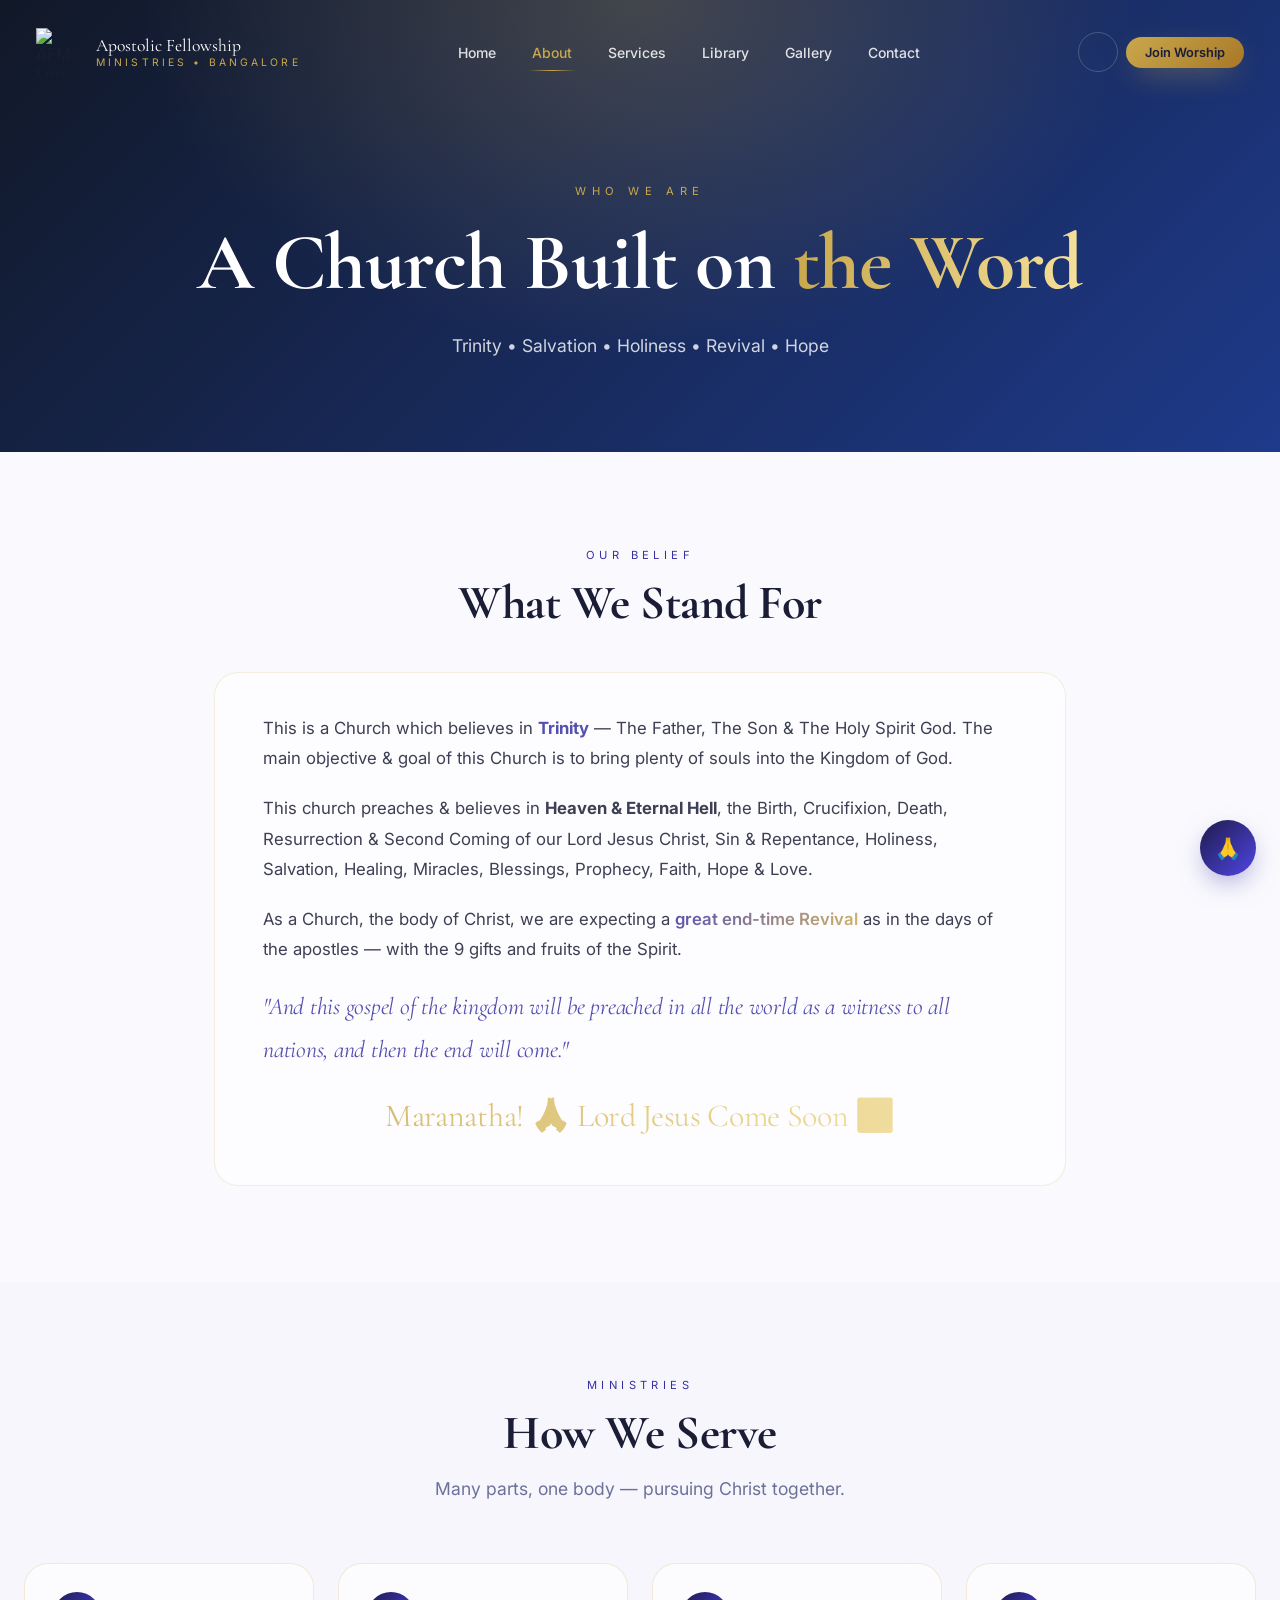
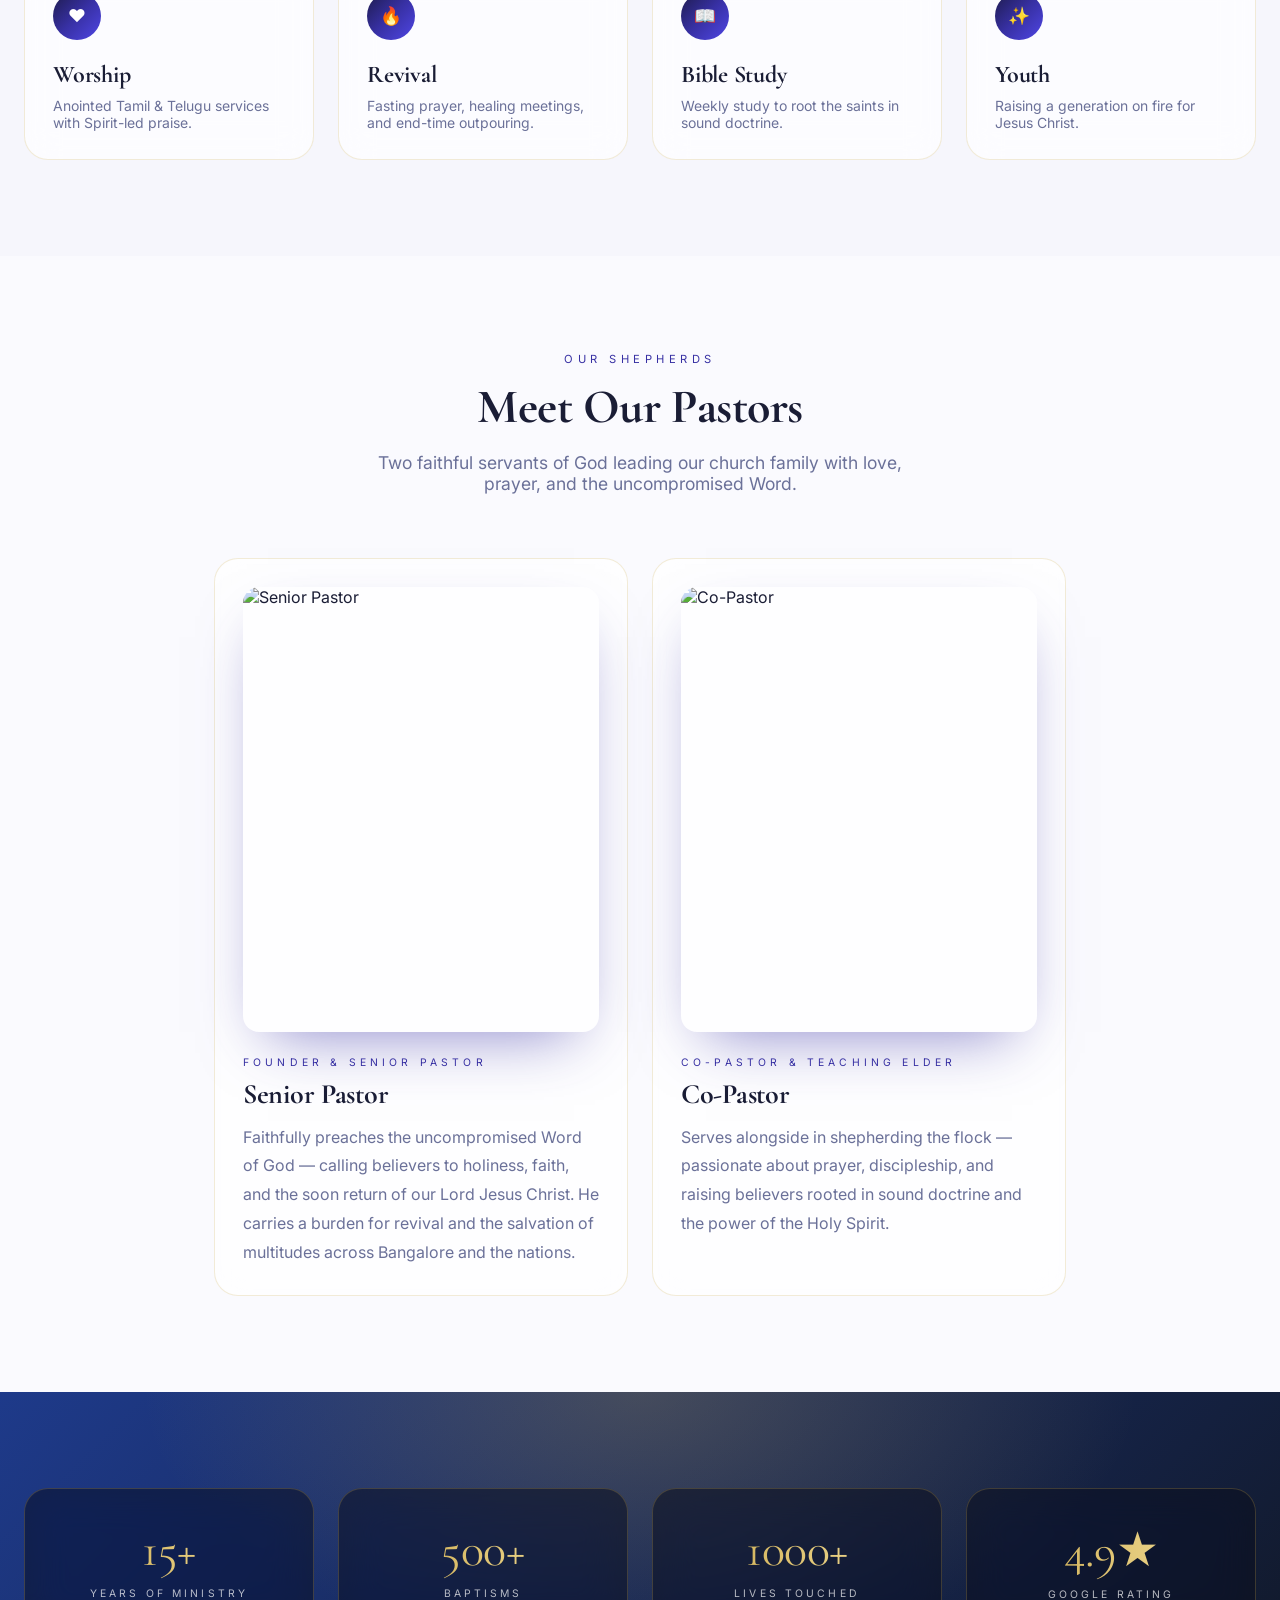
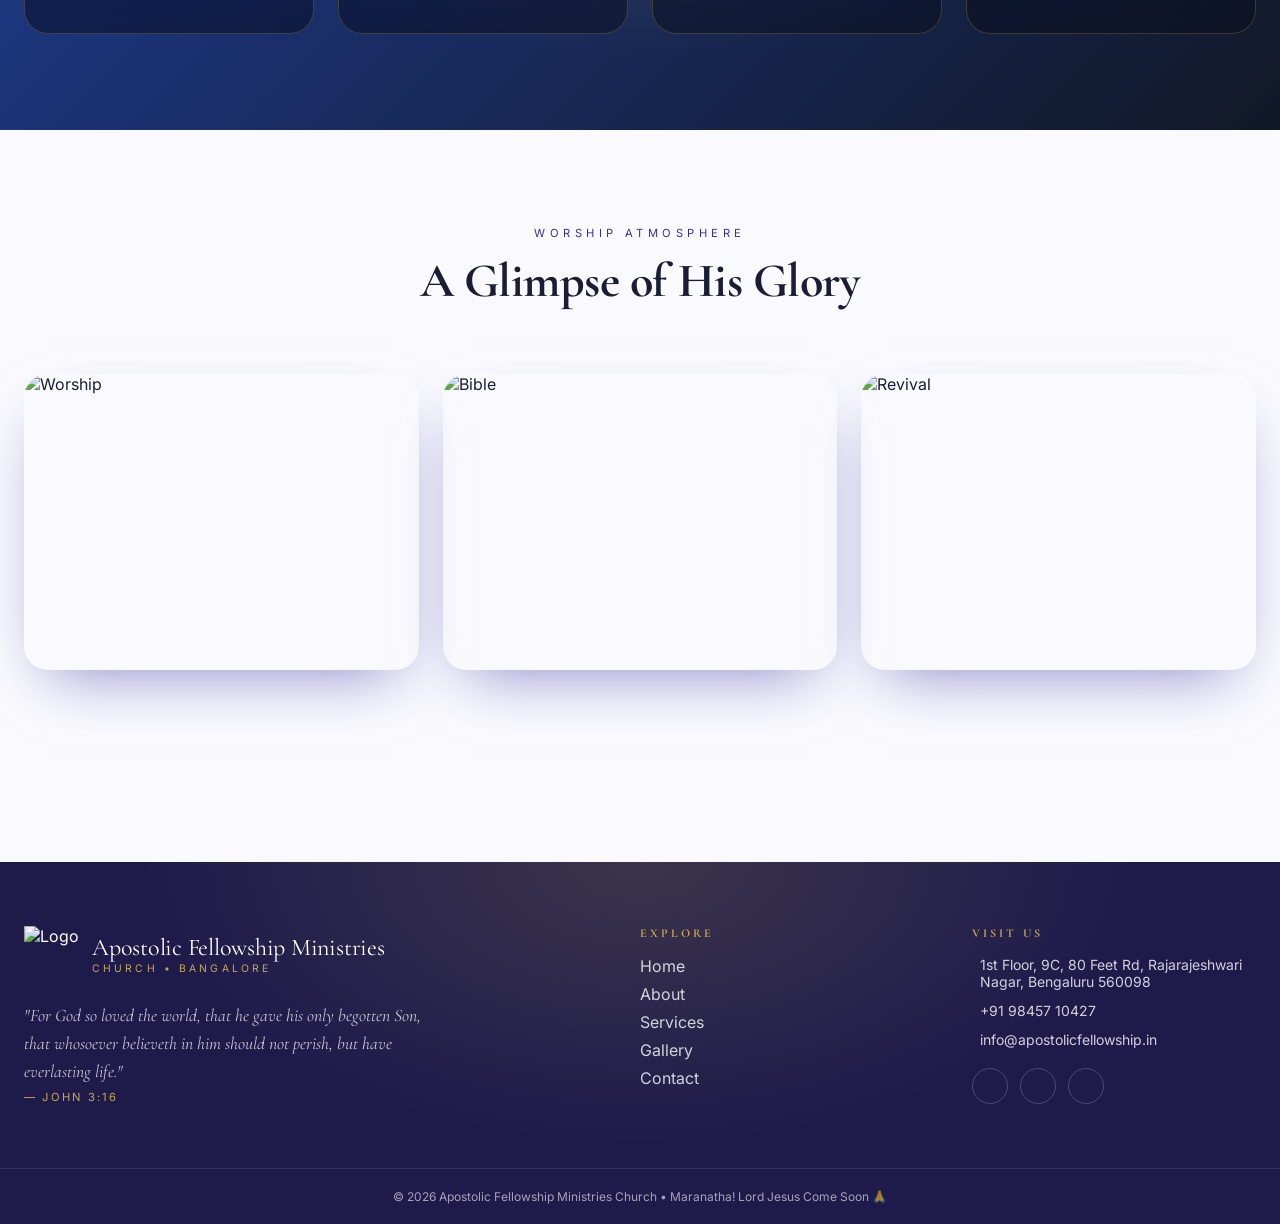
==== about.html @ e346c30c "Add files via upload" ====
<!DOCTYPE html>
<html lang="en">
<head>
  <meta charset="UTF-8" />
  <meta name="viewport" content="width=device-width, initial-scale=1.0" />
  <title>About — Apostolic Fellowship Ministries Church</title>
  <meta name="description" content="Our vision, mission, beliefs and revival message. We believe in the Trinity and an end-time revival as in the days of the apostles." />
  <link rel="icon" href="https://ik.imagekit.io/iq6dnzo5f/image.png?updatedAt=1780068369988" />
  <link rel="stylesheet" href="style.css" />
  <link rel="stylesheet" href="https://cdnjs.cloudflare.com/ajax/libs/bootstrap-icons/1.11.3/font/bootstrap-icons.min.css"/>
</head>
<body>

<!-- NAVBAR -->
<header id="navbar" class="scrolled">
  <div class="navbar-inner">
    <div class="nav-content">
      <a href="index.html" class="nav-brand">
        <img src="https://ik.imagekit.io/iq6dnzo5f/image.png?updatedAt=1780068369988" alt="AFM Logo" class="animate-float" />
        <div class="nav-brand-text">
          <div class="line1">Apostolic Fellowship</div>
          <div class="line2">Ministries • Bangalore</div>
        </div>
      </a>
      <nav class="nav-links">
        <a href="index.html" class="nav-link">Home</a>
        <a href="about.html" class="nav-link active">About</a>
        <a href="services.html" class="nav-link">Services</a>
        <a href="library.html" class="nav-link">Library</a>
        <a href="gallery.html" class="nav-link">Gallery</a>
        <a href="contact.html" class="nav-link">Contact</a>
      </nav>
      <div class="nav-actions">
        <button class="theme-btn" id="theme-toggle" aria-label="Toggle theme"><i class="bi bi-moon"></i></button>
        <a href="contact.html" class="btn-gold btn-sm nav-join-btn">Join Worship</a>
        <button class="hamburger-btn" id="hamburger" aria-label="Menu"><i class="bi bi-list" style="font-size:1.2rem"></i></button>
      </div>
    </div>
    <div class="mobile-menu" id="mobile-menu">
      <a href="index.html" class="mobile-link">Home</a>
      <a href="about.html" class="mobile-link">About</a>
      <a href="services.html" class="mobile-link">Services</a>
      <a href="library.html" class="mobile-link">Library</a>
      <a href="gallery.html" class="mobile-link">Gallery</a>
      <a href="contact.html" class="mobile-link">Contact</a>
      <a href="contact.html" class="btn-gold" style="margin-top:0.75rem;justify-content:center">Join Worship</a>
    </div>
  </div>
</header>

<!-- PAGE HEADER -->
<div class="page-header holy-rays" style="background:linear-gradient(135deg,#111827,#1e3a8a)">
  <div class="reveal"><p class="eyebrow">Who We Are</p></div>
  <div class="reveal" style="transition-delay:0.1s"><h1>A Church Built on <span class="text-shimmer">the Word</span></h1></div>
  <div class="reveal" style="transition-delay:0.2s"><p>Trinity • Salvation • Holiness • Revival • Hope</p></div>
</div>

<!-- BELIEF -->
<section class="section">
  <div class="container" style="max-width:900px">
    <div class="section-header" style="margin-bottom:2.5rem">
      <p class="section-eyebrow">Our Belief</p>
      <h2 class="section-title font-display">What We Stand For</h2>
    </div>
    <div class="reveal glass" style="border-radius:1.5rem;padding:2.5rem 3rem;font-size:1.05rem;line-height:1.8;color:var(--foreground);opacity:0.85">
      <p style="margin-bottom:1.25rem">This is a Church which believes in <strong style="color:var(--royal)">Trinity</strong> — The Father, The Son &amp; The Holy Spirit God. The main objective &amp; goal of this Church is to bring plenty of souls into the Kingdom of God.</p>
      <p style="margin-bottom:1.25rem">This church preaches &amp; believes in <strong>Heaven &amp; Eternal Hell</strong>, the Birth, Crucifixion, Death, Resurrection &amp; Second Coming of our Lord Jesus Christ, Sin &amp; Repentance, Holiness, Salvation, Healing, Miracles, Blessings, Prophecy, Faith, Hope &amp; Love.</p>
      <p style="margin-bottom:1.25rem">As a Church, the body of Christ, we are expecting a <span class="text-gradient-royal" style="font-weight:600">great end-time Revival</span> as in the days of the apostles — with the 9 gifts and fruits of the Spirit.</p>
      <p class="font-display" style="font-size:1.5rem;font-style:italic;color:var(--royal)">"And this gospel of the kingdom will be preached in all the world as a witness to all nations, and then the end will come."</p>
      <p class="text-shimmer font-display" style="font-size:2rem;text-align:center;padding-top:1rem">Maranatha! 🙏 Lord Jesus Come Soon 🔜</p>
    </div>
  </div>
</section>

<!-- MINISTRIES -->
<section class="section section-secondary">
  <div class="section-header">
    <p class="section-eyebrow">Ministries</p>
    <h2 class="section-title font-display">How We Serve</h2>
    <p class="section-subtitle">Many parts, one body — pursuing Christ together.</p>
  </div>
  <div class="container">
    <div class="grid-4">
      <div class="reveal glass glass-card" style="transition:all 0.5s">
        <div style="width:3rem;height:3rem;border-radius:9999px;display:grid;place-items:center;color:white;font-size:1.1rem" class="bg-royal-gradient">❤️</div>
        <h3 class="font-display" style="font-size:1.5rem;margin-top:1.25rem">Worship</h3>
        <p style="font-size:0.875rem;color:var(--muted-foreground);margin-top:0.5rem">Anointed Tamil &amp; Telugu services with Spirit-led praise.</p>
      </div>
      <div class="reveal glass glass-card" style="transition-delay:0.08s;transition:all 0.5s">
        <div style="width:3rem;height:3rem;border-radius:9999px;display:grid;place-items:center;color:white;font-size:1.1rem" class="bg-royal-gradient">🔥</div>
        <h3 class="font-display" style="font-size:1.5rem;margin-top:1.25rem">Revival</h3>
        <p style="font-size:0.875rem;color:var(--muted-foreground);margin-top:0.5rem">Fasting prayer, healing meetings, and end-time outpouring.</p>
      </div>
      <div class="reveal glass glass-card" style="transition-delay:0.16s;transition:all 0.5s">
        <div style="width:3rem;height:3rem;border-radius:9999px;display:grid;place-items:center;color:white;font-size:1.1rem" class="bg-royal-gradient">📖</div>
        <h3 class="font-display" style="font-size:1.5rem;margin-top:1.25rem">Bible Study</h3>
        <p style="font-size:0.875rem;color:var(--muted-foreground);margin-top:0.5rem">Weekly study to root the saints in sound doctrine.</p>
      </div>
      <div class="reveal glass glass-card" style="transition-delay:0.24s;transition:all 0.5s">
        <div style="width:3rem;height:3rem;border-radius:9999px;display:grid;place-items:center;color:white;font-size:1.1rem" class="bg-royal-gradient">✨</div>
        <h3 class="font-display" style="font-size:1.5rem;margin-top:1.25rem">Youth</h3>
        <p style="font-size:0.875rem;color:var(--muted-foreground);margin-top:0.5rem">Raising a generation on fire for Jesus Christ.</p>
      </div>
    </div>
  </div>
</section>

<!-- PASTORS -->
<section class="section">
  <div class="section-header">
    <p class="section-eyebrow">Our Shepherds</p>
    <h2 class="section-title font-display">Meet Our Pastors</h2>
    <p class="section-subtitle">Two faithful servants of God leading our church family with love, prayer, and the uncompromised Word.</p>
  </div>
  <div class="container" style="max-width:900px">
    <div class="grid-2">
      <div class="reveal glass glass-card" style="transition:all 0.5s">
        <div style="position:relative">
          <img src="assets/pastor.jpg" alt="Senior Pastor" style="border-radius:1rem;box-shadow:var(--shadow-elegant);width:100%;aspect-ratio:4/5;object-fit:cover" loading="lazy"/>
        </div>
        <div style="margin-top:1.5rem">
          <div style="font-size:0.65rem;text-transform:uppercase;letter-spacing:0.4em;color:var(--royal)">Founder &amp; Senior Pastor</div>
          <h3 class="font-display" style="font-size:1.75rem;margin-top:0.5rem">Senior Pastor</h3>
          <p style="margin-top:0.75rem;color:var(--muted-foreground);line-height:1.8">Faithfully preaches the uncompromised Word of God — calling believers to holiness, faith, and the soon return of our Lord Jesus Christ. He carries a burden for revival and the salvation of multitudes across Bangalore and the nations.</p>
        </div>
      </div>
      <div class="reveal glass glass-card" style="transition-delay:0.1s;transition:all 0.5s">
        <div style="position:relative">
          <img src="assets/pastor.jpg" alt="Co-Pastor" style="border-radius:1rem;box-shadow:var(--shadow-elegant);width:100%;aspect-ratio:4/5;object-fit:cover" loading="lazy"/>
        </div>
        <div style="margin-top:1.5rem">
          <div style="font-size:0.65rem;text-transform:uppercase;letter-spacing:0.4em;color:var(--royal)">Co-Pastor &amp; Teaching Elder</div>
          <h3 class="font-display" style="font-size:1.75rem;margin-top:0.5rem">Co-Pastor</h3>
          <p style="margin-top:0.75rem;color:var(--muted-foreground);line-height:1.8">Serves alongside in shepherding the flock — passionate about prayer, discipleship, and raising believers rooted in sound doctrine and the power of the Holy Spirit.</p>
        </div>
      </div>
    </div>
  </div>
</section>

<!-- COUNTERS -->
<section class="section" style="background:linear-gradient(135deg,#1e3a8a,#111827);color:white;position:relative;overflow:hidden">
  <div class="holy-rays" style="position:absolute;inset:0;pointer-events:none"></div>
  <div class="container" style="position:relative">
    <div class="grid-4" style="text-align:center">
      <div class="reveal glass-dark" style="border-radius:1.5rem;padding:2rem">
        <div class="font-display text-shimmer" style="font-size:3rem">15+</div>
        <div style="font-size:0.65rem;margin-top:0.5rem;text-transform:uppercase;letter-spacing:0.3em;color:rgba(255,255,255,0.7)">Years of Ministry</div>
      </div>
      <div class="reveal glass-dark" style="border-radius:1.5rem;padding:2rem;transition-delay:0.08s">
        <div class="font-display text-shimmer" style="font-size:3rem">500+</div>
        <div style="font-size:0.65rem;margin-top:0.5rem;text-transform:uppercase;letter-spacing:0.3em;color:rgba(255,255,255,0.7)">Baptisms</div>
      </div>
      <div class="reveal glass-dark" style="border-radius:1.5rem;padding:2rem;transition-delay:0.16s">
        <div class="font-display text-shimmer" style="font-size:3rem">1000+</div>
        <div style="font-size:0.65rem;margin-top:0.5rem;text-transform:uppercase;letter-spacing:0.3em;color:rgba(255,255,255,0.7)">Lives Touched</div>
      </div>
      <div class="reveal glass-dark" style="border-radius:1.5rem;padding:2rem;transition-delay:0.24s">
        <div class="font-display text-shimmer" style="font-size:3rem">4.9★</div>
        <div style="font-size:0.65rem;margin-top:0.5rem;text-transform:uppercase;letter-spacing:0.3em;color:rgba(255,255,255,0.7)">Google Rating</div>
      </div>
    </div>
  </div>
</section>

<!-- ATMOSPHERE PHOTOS -->
<section class="section">
  <div class="section-header">
    <p class="section-eyebrow">Worship Atmosphere</p>
    <h2 class="section-title font-display">A Glimpse of His Glory</h2>
  </div>
  <div class="container">
    <div class="grid-3">
      <div class="reveal"><img src="https://ik.imagekit.io/iq6dnzo5f/worship-1.jpg" alt="Worship" style="border-radius:1.5rem;box-shadow:var(--shadow-elegant);width:100%;aspect-ratio:4/3;object-fit:cover" loading="lazy"/></div>
      <div class="reveal" style="transition-delay:0.08s"><img src="https://ik.imagekit.io/iq6dnzo5f/bible.jpg" alt="Bible" style="border-radius:1.5rem;box-shadow:var(--shadow-elegant);width:100%;aspect-ratio:4/3;object-fit:cover" loading="lazy"/></div>
      <div class="reveal" style="transition-delay:0.16s"><img src="https://ik.imagekit.io/iq6dnzo5f/revival.jpg" alt="Revival" style="border-radius:1.5rem;box-shadow:var(--shadow-elegant);width:100%;aspect-ratio:4/3;object-fit:cover" loading="lazy"/></div>
    </div>
  </div>
</section>

<!-- FOOTER -->
<footer>
  <div class="holy-rays" style="position:absolute;inset:0;opacity:0.7;pointer-events:none"></div>
  <div class="footer-inner">
    <div class="footer-grid">
      <div>
        <div style="display:flex;align-items:center;gap:0.75rem">
          <img src="https://ik.imagekit.io/iq6dnzo5f/image.png?updatedAt=1780068369988" alt="Logo" style="width:3.5rem;height:3.5rem" class="animate-glow"/>
          <div>
            <div class="font-display" style="font-size:1.5rem">Apostolic Fellowship Ministries</div>
            <div style="font-size:0.65rem;text-transform:uppercase;letter-spacing:0.3em;color:var(--gold)">Church • Bangalore</div>
          </div>
        </div>
        <p style="margin-top:1.25rem;max-width:400px;color:rgba(255,255,255,0.75);font-style:italic;font-family:var(--font-display);font-size:1.1rem;line-height:1.6">"For God so loved the world, that he gave his only begotten Son, that whosoever believeth in him should not perish, but have everlasting life."</p>
        <p style="margin-top:0.25rem;font-size:0.7rem;color:var(--gold);letter-spacing:0.2em">— JOHN 3:16</p>
      </div>
      <div>
        <h4 style="font-size:0.75rem;text-transform:uppercase;letter-spacing:0.25em;color:var(--gold);margin-bottom:1rem">Explore</h4>
        <ul style="list-style:none;display:flex;flex-direction:column;gap:0.5rem;color:rgba(255,255,255,0.8)">
          <li><a href="index.html" style="color:inherit">Home</a></li>
          <li><a href="about.html" style="color:inherit">About</a></li>
          <li><a href="services.html" style="color:inherit">Services</a></li>
          <li><a href="gallery.html" style="color:inherit">Gallery</a></li>
          <li><a href="contact.html" style="color:inherit">Contact</a></li>
        </ul>
      </div>
      <div>
        <h4 style="font-size:0.75rem;text-transform:uppercase;letter-spacing:0.25em;color:var(--gold);margin-bottom:1rem">Visit Us</h4>
        <ul style="list-style:none;display:flex;flex-direction:column;gap:0.75rem;color:rgba(255,255,255,0.8);font-size:0.875rem">
          <li style="display:flex;gap:0.5rem"><i class="bi bi-geo-alt" style="color:var(--gold);flex-shrink:0"></i> 1st Floor, 9C, 80 Feet Rd, Rajarajeshwari Nagar, Bengaluru 560098</li>
          <li style="display:flex;gap:0.5rem"><i class="bi bi-telephone" style="color:var(--gold)"></i> +91 98457 10427</li>
          <li style="display:flex;gap:0.5rem"><i class="bi bi-envelope" style="color:var(--gold)"></i> info@apostolicfellowship.in</li>
        </ul>
        <div class="footer-social">
          <a class="social-btn" href="#"><i class="bi bi-facebook"></i></a>
          <a class="social-btn" href="#"><i class="bi bi-instagram"></i></a>
          <a class="social-btn" href="#"><i class="bi bi-youtube"></i></a>
        </div>
      </div>
    </div>
  </div>
  <div class="footer-bottom">© <span id="footer-year"></span> Apostolic Fellowship Ministries Church • Maranatha! Lord Jesus Come Soon 🙏</div>
</footer>

<button class="floating-prayer-btn" id="floating-prayer-btn" aria-label="Prayer Request">🙏</button>
<div class="modal-overlay" id="prayer-modal">
  <div class="modal-box">
    <button class="modal-close" id="prayer-modal-close">✕</button>
    <div style="display:flex;align-items:center;gap:0.75rem;margin-bottom:0.5rem">
      <div style="width:2.75rem;height:2.75rem;border-radius:9999px;display:grid;place-items:center;color:white" class="bg-royal-gradient">🙏</div>
      <div><h3 class="font-display" style="font-size:1.5rem">Prayer Request</h3><p style="font-size:0.7rem;color:var(--muted-foreground)">We will pray with you in faith.</p></div>
    </div>
    <div id="prayer-success" style="display:none;padding:2.5rem 0;text-align:center">
      <p class="font-display text-gradient-royal" style="font-size:1.25rem">🙏 Received with love</p>
      <p style="font-size:0.875rem;color:var(--muted-foreground);margin-top:0.5rem">Our pastors will lift you up in prayer.</p>
    </div>
    <form id="prayer-form" style="margin-top:1rem;display:flex;flex-direction:column;gap:0.75rem" onsubmit="submitPrayer(event)">
      <input required placeholder="Your name" class="field" />
      <input type="tel" placeholder="Phone (optional)" class="field" />
      <textarea required rows="4" placeholder="Share your prayer request…" class="field"></textarea>
      <button type="submit" class="btn-divine" style="width:100%;justify-content:center">Send Request 🙏</button>
    </form>
  </div>
</div>
<div id="toast"></div>
<script src="script.js"></script>
</body>
</html>
---- style.css ----
/* ============================================================
   Divine Dove Glow — Main Stylesheet
   ============================================================ */

@import url('https://fonts.googleapis.com/css2?family=Cormorant+Garamond:ital,wght@0,400;0,500;0,600;0,700;1,400;1,600&family=Inter:wght@400;500;600&family=Plus+Jakarta+Sans:wght@400;500;600&display=swap');

/* ---------- CSS Variables ---------- */
:root {
  --radius: 0.875rem;
  --royal: #3730a3;
  --royal-deep: #1e1b4b;
  --gold: #c9a84c;
  --silver: #d4d8e8;
  --background: #fafafe;
  --foreground: #1a1d35;
  --card: #ffffff;
  --card-foreground: #1a1d35;
  --primary: #3730a3;
  --primary-foreground: #ffffff;
  --secondary: #f0f1f8;
  --muted: #f3f4f9;
  --muted-foreground: #6b7199;
  --accent: #c9a84c;
  --border: #dde0ef;
  --input: #e5e7f0;
  --gradient-royal: linear-gradient(135deg, #1e1b4b, #3730a3, #4f46e5);
  --gradient-gold: linear-gradient(135deg, #c9a84c, #a87828);
  --shadow-glow: 0 0 40px rgba(55,48,163,0.45);
  --shadow-gold: 0 0 30px rgba(201,168,76,0.5);
  --shadow-elegant: 0 25px 60px -25px rgba(55,48,163,0.6);
  --font-display: 'Cormorant Garamond', serif;
  --font-sans: 'Inter', 'Plus Jakarta Sans', system-ui, sans-serif;
}

.dark {
  --background: #0e0f1a;
  --foreground: #f0f1f8;
  --card: #161828;
  --card-foreground: #f0f1f8;
  --primary: #6366f1;
  --primary-foreground: #0e0f1a;
  --secondary: #1c1e32;
  --muted: #191b2e;
  --muted-foreground: #8b90b8;
  --border: rgba(255,255,255,0.12);
  --input: rgba(255,255,255,0.15);
  --royal: #6366f1;
}

/* ---------- Base ---------- */
*, *::before, *::after { box-sizing: border-box; margin: 0; padding: 0; border-color: var(--border); }
html { scroll-behavior: smooth; }
body {
  background: var(--background);
  color: var(--foreground);
  font-family: var(--font-sans);
  -webkit-font-smoothing: antialiased;
  transition: background 0.3s, color 0.3s;
}
h1,h2,h3,h4,.font-display { font-family: var(--font-display); letter-spacing: -0.01em; }
img { max-width: 100%; display: block; }
a { text-decoration: none; color: inherit; }
button { cursor: pointer; border: none; background: none; font-family: inherit; }
input, textarea { font-family: inherit; }

/* ---------- Utilities ---------- */
.container { max-width: 1280px; margin: 0 auto; padding: 0 1.5rem; }
.container-sm { max-width: 960px; margin: 0 auto; padding: 0 1.5rem; }

.glass {
  background: rgba(255,255,255,0.7);
  backdrop-filter: blur(16px) saturate(140%);
  border: 1px solid rgba(201,168,76,0.22);
}
.dark .glass {
  background: rgba(22,24,40,0.7);
  border-color: rgba(201,168,76,0.22);
}
.glass-dark {
  background: rgba(14,15,26,0.55);
  backdrop-filter: blur(20px) saturate(140%);
  border: 1px solid rgba(201,168,76,0.25);
}

.text-gradient-gold {
  background: var(--gradient-gold);
  -webkit-background-clip: text;
  background-clip: text;
  color: transparent;
}
.text-gradient-royal {
  background: linear-gradient(135deg, #3730a3, #c9a84c);
  -webkit-background-clip: text;
  background-clip: text;
  color: transparent;
}
.bg-royal-gradient { background: var(--gradient-royal); }
.divine-glow { box-shadow: var(--shadow-glow); }
.gold-glow { box-shadow: var(--shadow-gold); }

/* ---------- Buttons ---------- */
.btn-divine {
  position: relative;
  display: inline-flex;
  align-items: center;
  justify-content: center;
  gap: 0.5rem;
  padding: 0.875rem 1.75rem;
  border-radius: 9999px;
  font-weight: 600;
  color: #fff;
  background: linear-gradient(135deg, var(--royal-deep), #4f46e5);
  box-shadow: 0 10px 30px -10px rgba(55,48,163,0.7), inset 0 1px 0 rgba(255,255,255,0.3);
  transition: all 0.35s ease;
  cursor: pointer;
  font-family: var(--font-sans);
  font-size: 0.9rem;
  border: none;
}
.btn-divine:hover {
  transform: translateY(-2px);
  box-shadow: 0 18px 50px -12px rgba(55,48,163,0.8), var(--shadow-glow);
}
.btn-gold {
  position: relative;
  display: inline-flex;
  align-items: center;
  justify-content: center;
  gap: 0.5rem;
  padding: 0.875rem 1.75rem;
  border-radius: 9999px;
  font-weight: 600;
  color: #1a1d35;
  background: var(--gradient-gold);
  box-shadow: 0 10px 30px -10px rgba(201,168,76,0.7);
  transition: all 0.35s ease;
  cursor: pointer;
  font-family: var(--font-sans);
  font-size: 0.9rem;
  border: none;
}
.btn-gold:hover { transform: translateY(-2px); box-shadow: var(--shadow-gold); }
.btn-ghost-light {
  display: inline-flex;
  align-items: center;
  justify-content: center;
  gap: 0.5rem;
  padding: 0.875rem 1.75rem;
  border-radius: 9999px;
  font-weight: 600;
  color: white;
  border: 1px solid rgba(255,255,255,0.5);
  backdrop-filter: blur(10px);
  background: rgba(255,255,255,0.08);
  transition: all 0.35s ease;
  cursor: pointer;
  font-family: var(--font-sans);
  font-size: 0.9rem;
}
.btn-ghost-light:hover { background: rgba(255,255,255,0.18); border-color: var(--gold); }
.btn-sm { padding: 0.5rem 1.2rem !important; font-size: 0.8rem !important; }

/* ---------- Animations ---------- */
@keyframes float-soft {
  0%, 100% { transform: translateY(0); }
  50% { transform: translateY(-10px); }
}
.animate-float { animation: float-soft 6s ease-in-out infinite; }

@keyframes glow-pulse {
  0%, 100% { filter: drop-shadow(0 0 18px rgba(99,102,241,0.55)) drop-shadow(0 0 35px rgba(201,168,76,0.4)); }
  50% { filter: drop-shadow(0 0 30px rgba(99,102,241,0.8)) drop-shadow(0 0 55px rgba(201,168,76,0.6)); }
}
.animate-glow { animation: glow-pulse 3.5s ease-in-out infinite; }

@keyframes shimmer {
  0% { background-position: -200% 0; }
  100% { background-position: 200% 0; }
}
.text-shimmer {
  background: linear-gradient(90deg, #c9a84c 0%, #f5e09a 50%, #c9a84c 100%);
  background-size: 200% 100%;
  -webkit-background-clip: text;
  background-clip: text;
  color: transparent;
  animation: shimmer 4s linear infinite;
}

@keyframes fadeInUp {
  from { opacity: 0; transform: translateY(30px); }
  to { opacity: 1; transform: translateY(0); }
}
.reveal { opacity: 0; transform: translateY(30px); transition: opacity 0.7s ease, transform 0.7s ease; }
.reveal.visible { opacity: 1; transform: translateY(0); }

@keyframes fadeIn { from { opacity: 0; } to { opacity: 1; } }

/* ---------- Holy Rays ---------- */
.holy-rays::before {
  content: "";
  position: absolute;
  inset: 0;
  background: radial-gradient(ellipse at 50% 0%, rgba(201,168,76,0.25), transparent 55%);
  pointer-events: none;
}

/* ---------- Navbar ---------- */
#navbar {
  position: fixed;
  top: 0;
  left: 0;
  right: 0;
  z-index: 50;
  padding: 1rem 0;
  transition: padding 0.5s;
}
#navbar.scrolled { padding: 0.5rem 0; }
.navbar-inner {
  margin: 0 0.75rem;
  border-radius: 1rem;
  transition: all 0.5s;
}
#navbar.scrolled .navbar-inner {
  background: rgba(14,15,26,0.55);
  backdrop-filter: blur(20px) saturate(140%);
  border: 1px solid rgba(201,168,76,0.25);
  box-shadow: var(--shadow-elegant);
}
.nav-content {
  display: flex;
  align-items: center;
  justify-content: space-between;
  padding: 0.75rem 1.5rem;
}
.nav-brand { display: flex; align-items: center; gap: 0.75rem; }
.nav-brand img { width: 48px; height: 48px; }
.nav-brand-text .line1 { font-family: var(--font-display); font-size: 1.1rem; color: white; }
.nav-brand-text .line2 { font-size: 0.65rem; text-transform: uppercase; letter-spacing: 0.3em; color: var(--gold); }
.nav-links { display: flex; align-items: center; gap: 0.25rem; }
.nav-link {
  position: relative;
  padding: 0.5rem 1rem;
  font-size: 0.875rem;
  font-weight: 500;
  color: rgba(255,255,255,0.85);
  border-radius: 9999px;
  transition: color 0.2s;
}
.nav-link:hover { color: white; }
.nav-link.active { color: var(--gold); }
.nav-link.active::after {
  content: "";
  position: absolute;
  left: 0.75rem;
  right: 0.75rem;
  bottom: -2px;
  height: 1px;
  background: linear-gradient(to right, transparent, var(--gold), transparent);
}
.nav-actions { display: flex; align-items: center; gap: 0.5rem; }
.theme-btn {
  display: inline-flex;
  align-items: center;
  justify-content: center;
  width: 2.5rem;
  height: 2.5rem;
  border-radius: 9999px;
  border: 1px solid rgba(255,255,255,0.2);
  color: rgba(255,255,255,0.8);
  transition: all 0.2s;
  background: none;
}
.theme-btn:hover { color: var(--gold); border-color: var(--gold); }
.hamburger-btn {
  display: none;
  align-items: center;
  justify-content: center;
  width: 2.5rem;
  height: 2.5rem;
  border-radius: 9999px;
  border: 1px solid rgba(255,255,255,0.25);
  color: white;
  background: none;
}
.mobile-menu {
  display: none;
  border-top: 1px solid rgba(255,255,255,0.1);
  padding: 1rem;
  flex-direction: column;
  gap: 0.25rem;
}
.mobile-menu.open { display: flex; }
.mobile-link {
  padding: 0.75rem;
  border-radius: 0.75rem;
  color: rgba(255,255,255,0.9);
  transition: background 0.2s;
  font-size: 0.9rem;
}
.mobile-link:hover { background: rgba(255,255,255,0.1); }

@media (max-width: 1023px) {
  .nav-links { display: none; }
  .theme-btn { display: none; }
  .hamburger-btn { display: inline-flex; }
  .nav-join-btn { display: none; }
}

/* ---------- Hero ---------- */
.hero {
  position: relative;
  min-height: 100vh;
  display: flex;
  align-items: center;
  overflow: hidden;
  color: white;
}
.hero-video {
  position: absolute;
  inset: 0;
  width: 100%;
  height: 100%;
  object-fit: cover;
}
.hero-overlay {
  position: absolute;
  inset: 0;
  background: linear-gradient(180deg, rgba(14,15,26,0.65), rgba(14,15,26,0.85));
}
.hero-content {
  position: relative;
  z-index: 10;
  width: 100%;
  max-width: 900px;
  margin: 0 auto;
  padding: 7rem 1.5rem 5rem;
  text-align: center;
}
.hero-eyebrow {
  font-size: 0.75rem;
  letter-spacing: 0.5em;
  text-transform: uppercase;
  color: var(--gold);
  opacity: 0;
  animation: fadeInUp 0.7s ease 0.8s forwards;
}
.hero-title {
  font-family: var(--font-display);
  font-size: clamp(2.5rem, 7vw, 5rem);
  line-height: 1.05;
  margin-top: 1rem;
  opacity: 0;
  animation: fadeInUp 0.9s ease 1s forwards;
}
.hero-sub {
  font-family: var(--font-display);
  font-style: italic;
  font-size: clamp(1rem, 2.5vw, 1.5rem);
  color: rgba(255,255,255,0.85);
  margin-top: 1.5rem;
  opacity: 0;
  animation: fadeInUp 0.8s ease 1.3s forwards;
}
.hero-cta {
  margin-top: 2.5rem;
  display: flex;
  flex-wrap: wrap;
  justify-content: center;
  gap: 0.75rem;
  opacity: 0;
  animation: fadeInUp 0.8s ease 1.6s forwards;
}
.scroll-indicator {
  position: absolute;
  left: 50%;
  transform: translateX(-50%);
  bottom: 2.5rem;
  display: flex;
  flex-direction: column;
  align-items: center;
  color: rgba(255,255,255,0.6);
  font-size: 0.65rem;
  letter-spacing: 0.3em;
  opacity: 0;
  animation: fadeIn 1s ease 2.2s forwards;
}
.scroll-line {
  margin-top: 0.5rem;
  width: 1px;
  height: 2.5rem;
  background: linear-gradient(to bottom, var(--gold), transparent);
}

/* ---------- Sections ---------- */
.section { padding: 6rem 0; }
.section-sm { padding: 3rem 0; }
.section-secondary { background: rgba(240,241,248,0.4); }
.dark .section-secondary { background: rgba(25,27,46,0.4); }
.section-dark {
  color: white;
  background: linear-gradient(135deg, #1e1b4b, #3730a3);
}

.section-header { text-align: center; margin-bottom: 4rem; padding: 0 1.5rem; }
.section-eyebrow {
  font-size: 0.7rem;
  letter-spacing: 0.4em;
  text-transform: uppercase;
  color: var(--royal);
}
.section-header.light .section-eyebrow { color: var(--gold); }
.section-title { font-family: var(--font-display); font-size: clamp(2rem, 4vw, 3rem); margin-top: 0.75rem; }
.section-subtitle { margin-top: 1rem; color: var(--muted-foreground); font-size: 1.1rem; max-width: 580px; margin-left: auto; margin-right: auto; }
.section-header.light .section-subtitle { color: rgba(255,255,255,0.75); }

/* ---------- Cards ---------- */
.card {
  background: var(--card);
  border: 1px solid var(--border);
  border-radius: 1.5rem;
  transition: all 0.5s;
}
.card:hover { transform: translateY(-4px); box-shadow: var(--shadow-glow); }
.glass-card {
  border-radius: 1.5rem;
  padding: 1.75rem;
  transition: all 0.5s;
}
.glass-card:hover { transform: translateY(-4px); box-shadow: var(--shadow-glow); }

/* ---------- Page Header ---------- */
.page-header {
  position: relative;
  padding: 10rem 1.5rem 6rem;
  text-align: center;
  color: white;
  overflow: hidden;
  background: linear-gradient(135deg, #111827, #1e3a8a);
}
.page-header h1 { font-family: var(--font-display); font-size: clamp(3rem, 7vw, 5rem); margin-top: 1rem; }
.page-header .eyebrow { font-size: 0.7rem; letter-spacing: 0.5em; text-transform: uppercase; color: var(--gold); }
.page-header p { margin-top: 1.5rem; color: rgba(255,255,255,0.8); font-size: 1.1rem; max-width: 600px; margin-left: auto; margin-right: auto; }

/* ---------- Grid Helpers ---------- */
.grid-2 { display: grid; grid-template-columns: repeat(2, 1fr); gap: 1.5rem; }
.grid-3 { display: grid; grid-template-columns: repeat(3, 1fr); gap: 1.5rem; }
.grid-4 { display: grid; grid-template-columns: repeat(4, 1fr); gap: 1.5rem; }
.grid-2-1 { display: grid; grid-template-columns: 1fr 1fr; gap: 2rem; align-items: center; }
@media (max-width: 991px) {
  .grid-3 { grid-template-columns: repeat(2, 1fr); }
  .grid-4 { grid-template-columns: repeat(2, 1fr); }
  .grid-2-1 { grid-template-columns: 1fr; }
}
@media (max-width: 600px) {
  .grid-2 { grid-template-columns: 1fr; }
  .grid-3 { grid-template-columns: 1fr; }
  .grid-4 { grid-template-columns: 1fr 1fr; }
}

/* ---------- Verse Slider ---------- */
.verse-section {
  position: relative;
  padding: 5rem 1.5rem 7rem;
  color: white;
  text-align: center;
  overflow: hidden;
  background: linear-gradient(135deg, #111827, #1e3a8a);
}
.verse-text { font-family: var(--font-display); font-size: clamp(1.4rem, 3vw, 2.2rem); line-height: 1.5; transition: opacity 0.7s, transform 0.7s; }
.verse-ref { margin-top: 1.5rem; font-size: 0.75rem; letter-spacing: 0.3em; text-transform: uppercase; }
.verse-dots { margin-top: 2.5rem; display: flex; justify-content: center; gap: 0.5rem; }
.verse-dot {
  height: 6px;
  border-radius: 9999px;
  background: rgba(255,255,255,0.3);
  width: 8px;
  transition: all 0.3s;
  cursor: pointer;
  border: none;
}
.verse-dot.active { width: 2rem; background: var(--gold); }

/* ---------- Floating Prayer ---------- */
.floating-prayer-btn {
  position: fixed;
  bottom: 1.5rem;
  right: 1.5rem;
  z-index: 40;
  width: 3.5rem;
  height: 3.5rem;
  border-radius: 9999px;
  background: linear-gradient(135deg, var(--royal-deep), #4f46e5);
  color: white;
  display: flex;
  align-items: center;
  justify-content: center;
  box-shadow: 0 10px 30px -10px rgba(55,48,163,0.7);
  border: none;
  cursor: pointer;
  animation: float-soft 4s ease-in-out infinite;
  font-size: 1.3rem;
}

/* ---------- Modal ---------- */
.modal-overlay {
  position: fixed;
  inset: 0;
  z-index: 90;
  background: rgba(0,0,0,0.6);
  backdrop-filter: blur(4px);
  display: none;
  align-items: center;
  justify-content: center;
  padding: 1rem;
}
.modal-overlay.open { display: flex; }
.modal-box {
  background: var(--card);
  border: 1px solid rgba(201,168,76,0.3);
  border-radius: 1.5rem;
  padding: 2rem;
  width: 100%;
  max-width: 440px;
  position: relative;
  box-shadow: var(--shadow-elegant);
  animation: fadeInUp 0.35s ease;
}
.modal-close {
  position: absolute;
  top: 1rem;
  right: 1rem;
  background: none;
  border: 1px solid var(--border);
  border-radius: 9999px;
  width: 2.25rem;
  height: 2.25rem;
  display: flex;
  align-items: center;
  justify-content: center;
  cursor: pointer;
  color: var(--muted-foreground);
  transition: all 0.2s;
}
.modal-close:hover { border-color: var(--gold); color: var(--gold); }

/* ---------- Intro Video ---------- */
#intro-overlay {
  position: fixed;
  inset: 0;
  z-index: 200;
  background: black;
  display: flex;
  align-items: center;
  justify-content: center;
  transition: opacity 1s ease, transform 1s ease;
}
#intro-overlay.closing { opacity: 0; transform: scale(1.05); pointer-events: none; }
#intro-overlay video { width: 100%; height: 100%; object-fit: cover; }
#intro-skip {
  position: absolute;
  bottom: 1.5rem;
  right: 1.5rem;
  padding: 0.5rem 1.25rem;
  border-radius: 9999px;
  background: rgba(255,255,255,0.15);
  border: 1px solid rgba(255,255,255,0.3);
  color: white;
  font-size: 0.7rem;
  letter-spacing: 0.3em;
  text-transform: uppercase;
  cursor: pointer;
  transition: background 0.2s;
}
#intro-skip:hover { background: rgba(255,255,255,0.25); }

/* ---------- Form Fields ---------- */
.field {
  width: 100%;
  padding: 0.75rem 1rem;
  border-radius: 0.75rem;
  border: 1px solid var(--border);
  background: rgba(255,255,255,0.7);
  color: var(--foreground);
  outline: none;
  font-family: var(--font-sans);
  font-size: 0.9rem;
  transition: border-color 0.2s;
}
.dark .field { background: rgba(255,255,255,0.08); color: var(--foreground); }
.field:focus { border-color: var(--gold); }
.field-dark {
  background: rgba(255,255,255,0.1);
  border: 1px solid rgba(255,255,255,0.2);
  color: white;
  padding: 0.75rem 1rem;
  border-radius: 0.75rem;
  width: 100%;
  outline: none;
  font-family: var(--font-sans);
  font-size: 0.9rem;
  transition: border-color 0.2s;
}
.field-dark::placeholder { color: rgba(255,255,255,0.6); }
.field-dark:focus { border-color: var(--gold); }

/* ---------- Toast ---------- */
#toast {
  position: fixed;
  bottom: 2rem;
  left: 50%;
  transform: translateX(-50%) translateY(2rem);
  z-index: 100;
  background: rgba(14,15,26,0.85);
  border: 1px solid rgba(201,168,76,0.4);
  backdrop-filter: blur(12px);
  color: white;
  padding: 0.75rem 1.75rem;
  border-radius: 9999px;
  box-shadow: var(--shadow-elegant);
  font-size: 0.9rem;
  opacity: 0;
  transition: all 0.4s ease;
  pointer-events: none;
}
#toast.show { opacity: 1; transform: translateX(-50%) translateY(0); }

/* ---------- Gallery Page ---------- */
.gallery-masonry { columns: 2; column-gap: 1rem; }
@media (min-width: 768px) { .gallery-masonry { columns: 3; } }
@media (min-width: 1200px) { .gallery-masonry { columns: 4; } }
.gallery-item {
  break-inside: avoid;
  margin-bottom: 1rem;
  border-radius: 1rem;
  overflow: hidden;
  cursor: pointer;
  position: relative;
  display: block;
}
.gallery-item img { width: 100%; display: block; transition: transform 0.7s; }
.gallery-item:hover img { transform: scale(1.1); }
.gallery-overlay {
  position: absolute;
  inset: 0;
  background: linear-gradient(to top, rgba(30,27,75,0.85), transparent);
  opacity: 0;
  transition: opacity 0.3s;
}
.gallery-item:hover .gallery-overlay { opacity: 1; }
.gallery-label {
  position: absolute;
  bottom: 0.75rem;
  left: 0.75rem;
  color: white;
  opacity: 0;
  transform: translateY(8px);
  transition: all 0.3s;
}
.gallery-item:hover .gallery-label { opacity: 1; transform: translateY(0); }
.gallery-label span { font-size: 0.6rem; letter-spacing: 0.3em; text-transform: uppercase; color: var(--gold); display: block; }
.gallery-label strong { font-family: var(--font-display); font-size: 1.2rem; }

#lightbox {
  position: fixed;
  inset: 0;
  z-index: 95;
  background: rgba(0,0,0,0.85);
  backdrop-filter: blur(8px);
  display: none;
  align-items: center;
  justify-content: center;
  padding: 1rem;
}
#lightbox.open { display: flex; }
#lightbox img { max-height: 85vh; max-width: 92vw; border-radius: 1rem; box-shadow: var(--shadow-elegant); animation: fadeIn 0.35s ease; }
#lightbox-close {
  position: absolute;
  top: 1.5rem;
  right: 1.5rem;
  color: rgba(255,255,255,0.8);
  font-size: 1.5rem;
  background: none;
  border: none;
  cursor: pointer;
  line-height: 1;
}

/* ---------- Library Page ---------- */
.search-bar {
  display: flex;
  align-items: center;
  gap: 0.75rem;
  background: var(--card);
  border: 1px solid var(--border);
  border-radius: 9999px;
  padding: 0.75rem 1.25rem;
  box-shadow: 0 4px 15px rgba(0,0,0,0.07);
  max-width: 480px;
  width: 100%;
}
.search-bar input { flex: 1; border: none; background: none; outline: none; font-size: 0.9rem; color: var(--foreground); }
.filter-tabs { display: flex; gap: 0.5rem; flex-wrap: wrap; }
.filter-tab {
  padding: 0.5rem 1rem;
  border-radius: 9999px;
  font-size: 0.8rem;
  font-weight: 500;
  border: 1px solid var(--border);
  background: var(--card);
  color: var(--muted-foreground);
  transition: all 0.2s;
  cursor: pointer;
}
.filter-tab.active, .filter-tab:hover {
  background: var(--royal);
  border-color: var(--royal);
  color: white;
}
.book-card {
  background: var(--card);
  border: 1px solid var(--border);
  border-radius: 1.5rem;
  padding: 1rem;
  display: flex;
  flex-direction: column;
  transition: all 0.4s;
}
.book-card:hover { transform: translateY(-4px); box-shadow: var(--shadow-glow); }
.book-cover {
  aspect-ratio: 3/4;
  border-radius: 0.875rem;
  display: flex;
  align-items: center;
  justify-content: center;
  color: white;
  text-align: center;
  padding: 1rem;
  position: relative;
  overflow: hidden;
}
.book-cover .holy-rays::before { opacity: 0.7; }
.book-status {
  position: absolute;
  top: 0.6rem;
  right: 0.6rem;
  font-size: 0.6rem;
  text-transform: uppercase;
  letter-spacing: 0.1em;
  padding: 0.25rem 0.6rem;
  border-radius: 9999px;
  font-weight: 600;
}
.status-available { background: rgba(16,185,129,0.85); color: white; }
.status-borrowed { background: rgba(239,68,68,0.85); color: white; }
.tag { display: inline-block; padding: 0.15rem 0.6rem; border-radius: 9999px; font-size: 0.65rem; font-weight: 500; }
.tag-royal { background: rgba(55,48,163,0.1); color: var(--royal); }
.tag-gold { background: rgba(201,168,76,0.15); color: #78560a; }
.dark .tag-gold { color: var(--gold); }

/* ---------- Borrow Modal Dark ---------- */
.modal-box-dark {
  background: rgba(22,24,40,0.95);
  border: 1px solid rgba(201,168,76,0.3);
  border-radius: 1.5rem;
  padding: 2rem;
  width: 100%;
  max-width: 500px;
  position: relative;
  box-shadow: var(--shadow-elegant);
  color: white;
  animation: fadeInUp 0.35s ease;
}

/* ---------- Admin Panel ---------- */
.admin-panel {
  background: rgba(14,15,26,0.97);
  border: 1px solid rgba(201,168,76,0.3);
  border-radius: 1.5rem;
  padding: 2rem;
  width: 100%;
  max-width: 720px;
  max-height: 88vh;
  overflow-y: auto;
  position: relative;
  color: white;
  box-shadow: var(--shadow-elegant);
  animation: fadeInUp 0.35s ease;
}

/* ---------- Pagination ---------- */
.pagination { display: flex; align-items: center; justify-content: center; gap: 0.5rem; margin-top: 2.5rem; }
.page-btn {
  width: 2.5rem;
  height: 2.5rem;
  border-radius: 9999px;
  border: 1px solid var(--border);
  background: var(--card);
  display: flex;
  align-items: center;
  justify-content: center;
  cursor: pointer;
  font-size: 0.85rem;
  transition: all 0.2s;
  color: var(--foreground);
}
.page-btn:hover, .page-btn.active { border-color: var(--royal); background: var(--royal); color: white; }
.page-btn:disabled { opacity: 0.4; cursor: not-allowed; }

/* ---------- Counter Section ---------- */
.counter-number { font-family: var(--font-display); font-size: 3rem; line-height: 1; }

/* ---------- Image Frames ---------- */
.img-frame { position: relative; border-radius: 1.5rem; overflow: hidden; }
.img-frame img { width: 100%; height: 100%; object-fit: cover; }
.img-frame-badge {
  position: absolute;
  bottom: -1.5rem;
  right: -1.5rem;
  background: rgba(255,255,255,0.85);
  backdrop-filter: blur(16px);
  border: 1px solid rgba(201,168,76,0.25);
  border-radius: 1rem;
  padding: 1.25rem;
  box-shadow: var(--shadow-elegant);
}
.dark .img-frame-badge { background: rgba(22,24,40,0.85); }

/* ---------- Stat Card ---------- */
.stat-card { text-align: center; }
.stat-number { font-family: var(--font-display); font-size: 2rem; line-height: 1; }

/* ---------- Footer ---------- */
footer {
  position: relative;
  overflow: hidden;
  background: var(--royal-deep);
  color: white;
  margin-top: 6rem;
}
footer .footer-inner { position: relative; max-width: 1280px; margin: 0 auto; padding: 4rem 1.5rem; }
.footer-grid { display: grid; grid-template-columns: 2fr 1fr 1fr; gap: 3rem; }
@media (max-width: 768px) { .footer-grid { grid-template-columns: 1fr; gap: 2rem; } }
.footer-social { display: flex; gap: 0.75rem; margin-top: 1.25rem; }
.social-btn {
  width: 2.25rem;
  height: 2.25rem;
  border-radius: 9999px;
  border: 1px solid rgba(255,255,255,0.2);
  display: flex;
  align-items: center;
  justify-content: center;
  transition: all 0.2s;
  color: inherit;
  font-size: 0.85rem;
}
.social-btn:hover { border-color: var(--gold); color: var(--gold); }
.footer-bottom { border-top: 1px solid rgba(255,255,255,0.1); padding: 1.25rem 1.5rem; text-align: center; font-size: 0.75rem; color: rgba(255,255,255,0.6); }

/* ---------- Back to top / Page transition ---------- */
.page-section { display: none; }
.page-section.active { display: block; }

/* ---------- Stats Reveal counter ---------- */
@keyframes countUp {
  from { opacity: 0; }
  to { opacity: 1; }
}

/* ---------- Map iframe ---------- */
.map-frame { width: 100%; min-height: 420px; border-radius: 1.5rem; overflow: hidden; border: 1px solid var(--border); }
.map-frame iframe { width: 100%; height: 100%; min-height: 420px; border: none; display: block; }

/* ---------- Service Schedule Cards ---------- */
.service-card {
  position: relative;
  height: 100%;
  border-radius: 1.5rem;
  padding: 1.75rem;
  background: var(--card);
  border: 1px solid var(--border);
  overflow: hidden;
  transition: all 0.5s;
}
.service-card::before {
  content: "";
  position: absolute;
  top: -4rem;
  right: -4rem;
  width: 10rem;
  height: 10rem;
  border-radius: 9999px;
  background: var(--gradient-royal);
  opacity: 0.1;
  transition: opacity 0.5s;
}
.service-card:hover { transform: translateY(-4px); box-shadow: var(--shadow-glow); }
.service-card:hover::before { opacity: 0.2; }

/* ---------- Horizontal book slider ---------- */
.book-slider-wrap { overflow-x: auto; display: flex; gap: 1.25rem; padding: 0 1.5rem 1rem; scrollbar-width: none; -ms-overflow-style: none; }
.book-slider-wrap::-webkit-scrollbar { display: none; }
.book-slider-item { min-width: 240px; }

/* ---------- Input with icon ---------- */
.input-icon-wrap { position: relative; }
.input-icon-wrap .icon { position: absolute; left: 1rem; top: 50%; transform: translateY(-50%); color: var(--muted-foreground); pointer-events: none; font-size: 0.9rem; }
.input-icon-wrap input { padding-left: 2.75rem; }

/* ---------- Responsive helpers ---------- */
@media (max-width: 600px) {
  .hero-cta .btn-ghost-light { display: none; }
  .section { padding: 4rem 0; }
  .counter-number { font-size: 2rem; }
}

/* ---------- Scrollbar hide ---------- */
.scrollbar-hide::-webkit-scrollbar { display: none; }
.scrollbar-hide { -ms-overflow-style: none; scrollbar-width: none; }

/* ----------------------------------------------------------- */
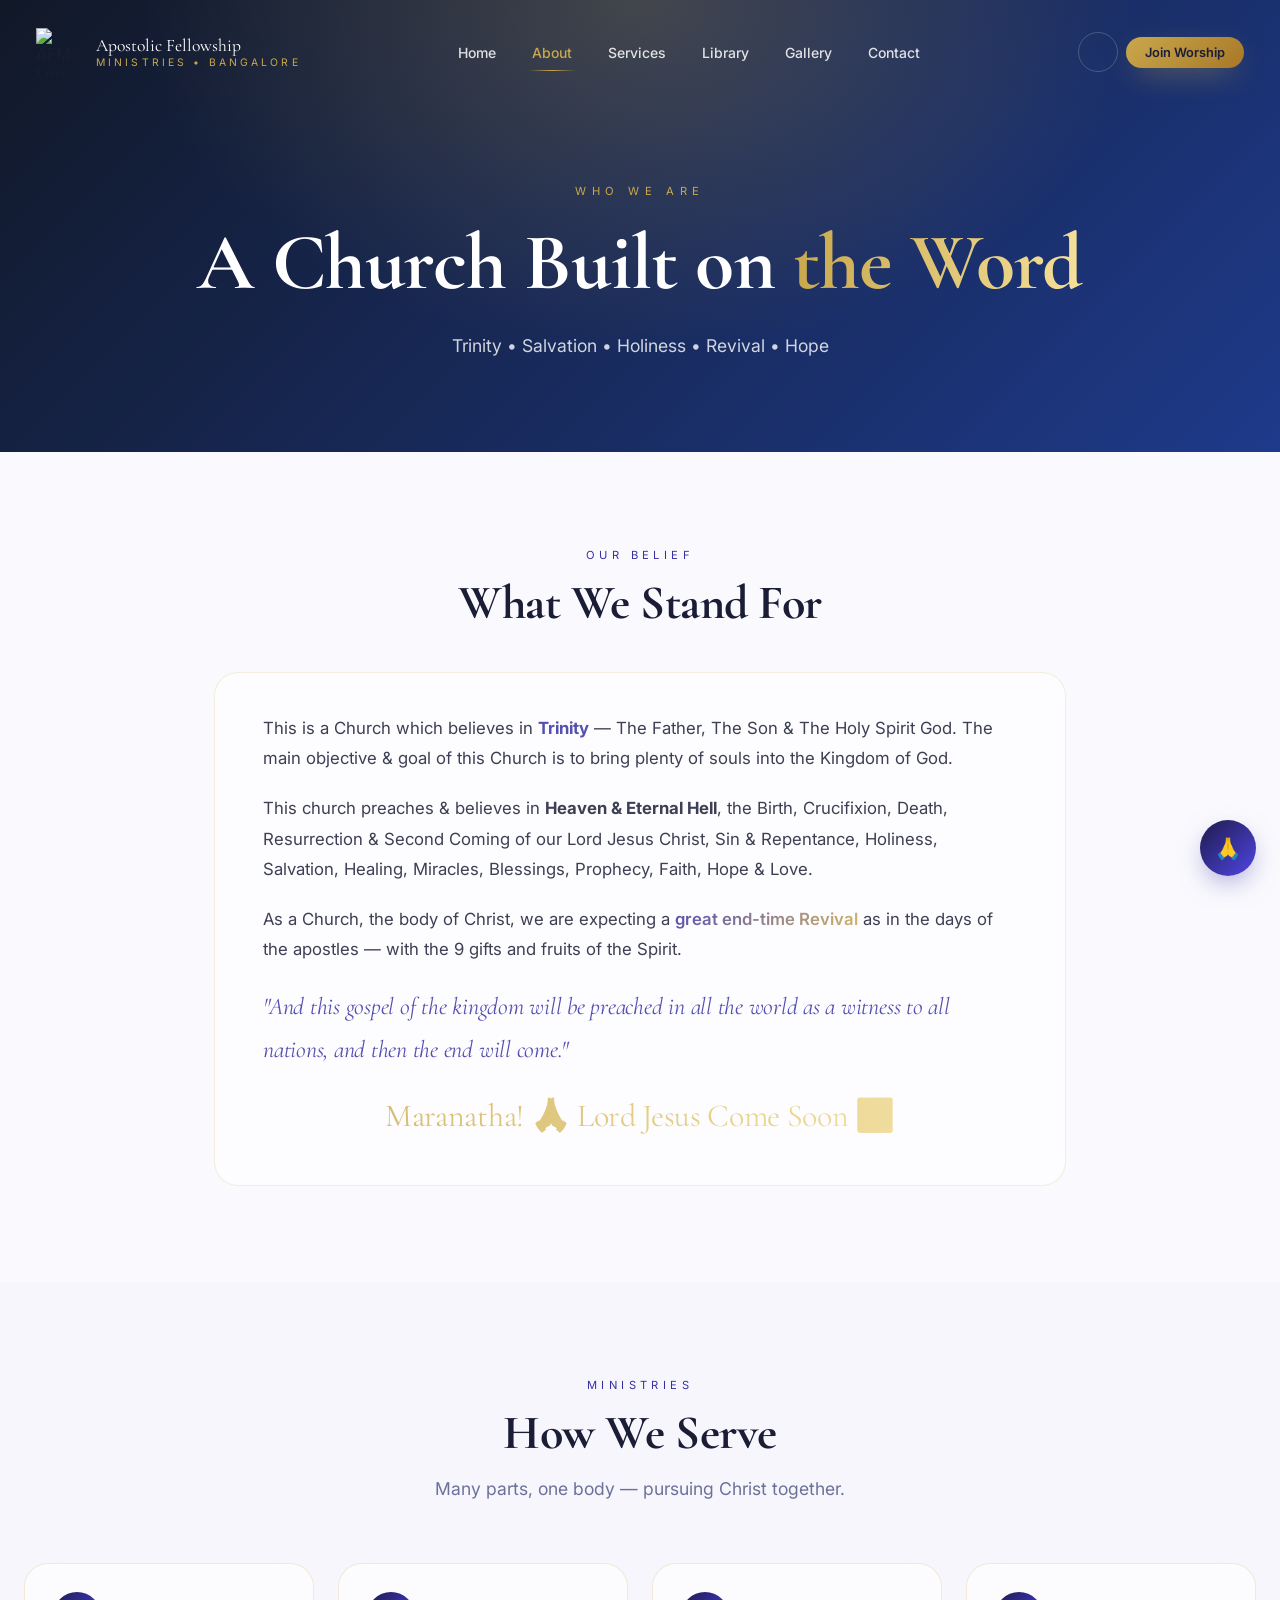
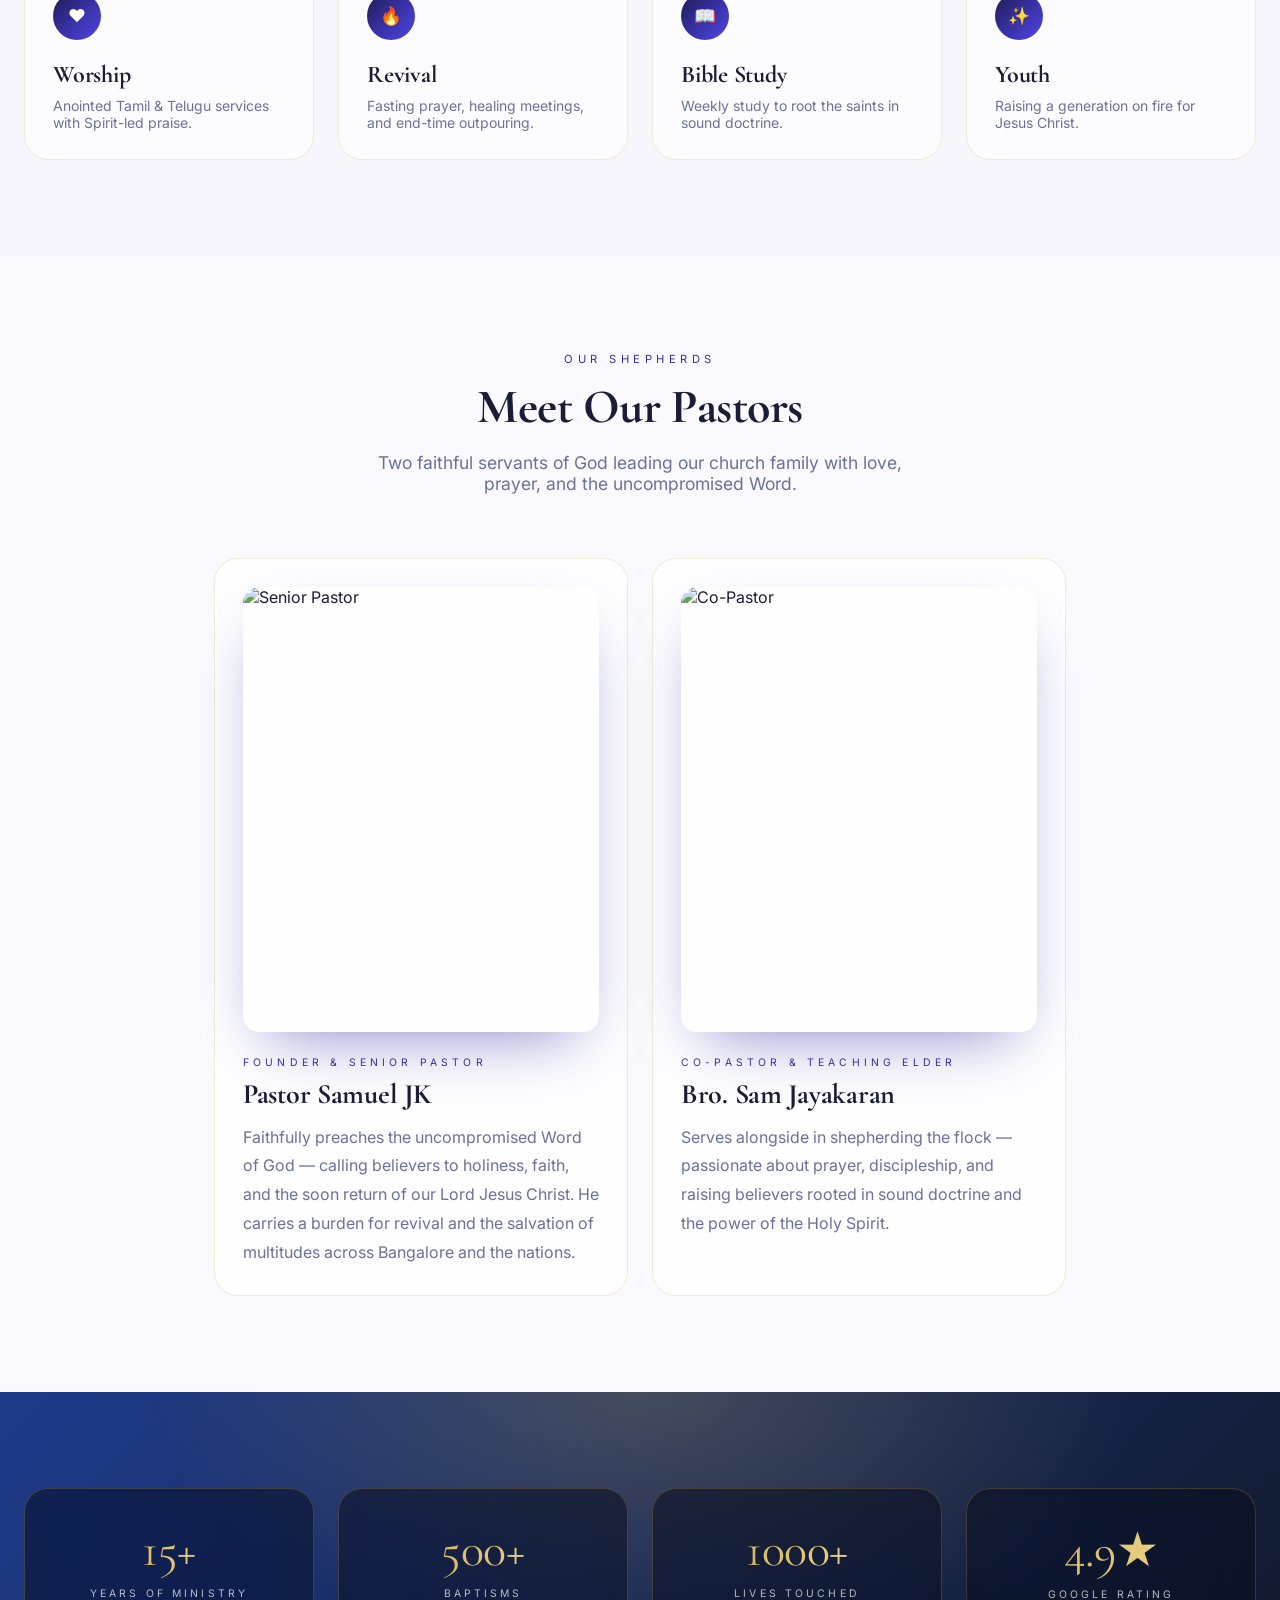
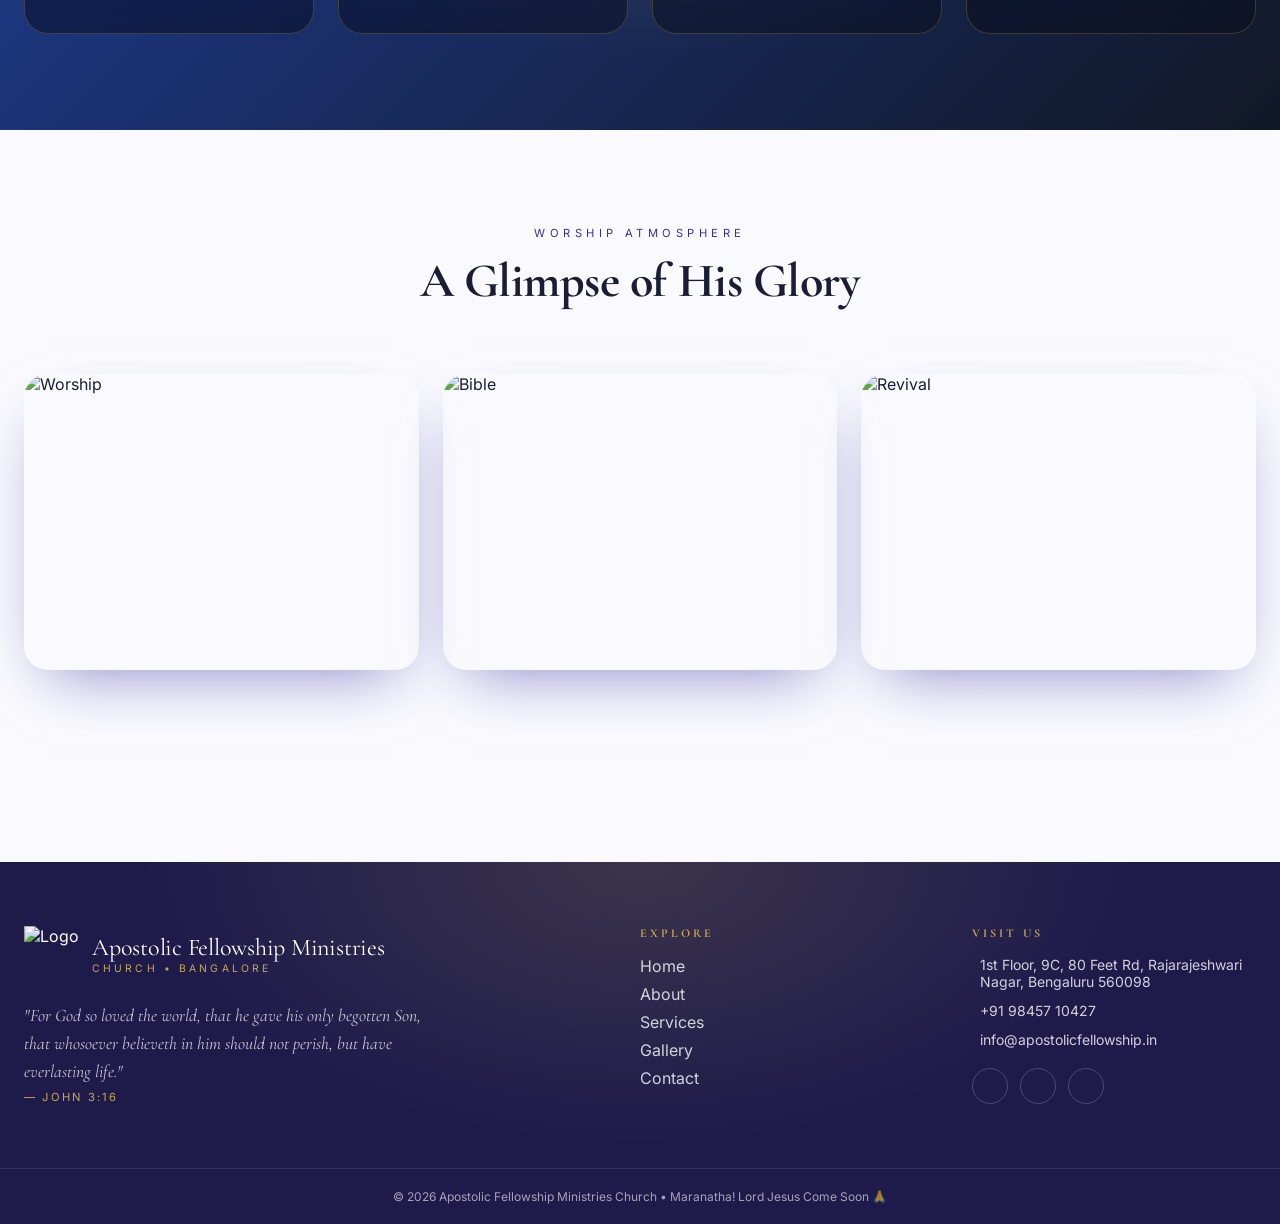
==== commit 9bfb52b0: "Update fmt.Println message from 'Hello' to 'Goodbye'" ====
--- a/about.html
+++ b/about.html
@@ -116,21 +116,21 @@
     <div class="grid-2">
       <div class="reveal glass glass-card" style="transition:all 0.5s">
         <div style="position:relative">
-          <img src="assets/pastor.jpg" alt="Senior Pastor" style="border-radius:1rem;box-shadow:var(--shadow-elegant);width:100%;aspect-ratio:4/5;object-fit:cover" loading="lazy"/>
+          <img src="https://ik.imagekit.io/iq6dnzo5f/Pastor%20Samuel%20JK.jpeg?updatedAt=1780809400745" alt="Senior Pastor" style="border-radius:1rem;box-shadow:var(--shadow-elegant);width:100%;aspect-ratio:4/5;object-fit:cover" loading="lazy"/>
         </div>
         <div style="margin-top:1.5rem">
           <div style="font-size:0.65rem;text-transform:uppercase;letter-spacing:0.4em;color:var(--royal)">Founder &amp; Senior Pastor</div>
-          <h3 class="font-display" style="font-size:1.75rem;margin-top:0.5rem">Senior Pastor</h3>
+          <h3 class="font-display" style="font-size:1.75rem;margin-top:0.5rem">Pastor Samuel JK</h3>
           <p style="margin-top:0.75rem;color:var(--muted-foreground);line-height:1.8">Faithfully preaches the uncompromised Word of God — calling believers to holiness, faith, and the soon return of our Lord Jesus Christ. He carries a burden for revival and the salvation of multitudes across Bangalore and the nations.</p>
         </div>
       </div>
       <div class="reveal glass glass-card" style="transition-delay:0.1s;transition:all 0.5s">
         <div style="position:relative">
-          <img src="assets/pastor.jpg" alt="Co-Pastor" style="border-radius:1rem;box-shadow:var(--shadow-elegant);width:100%;aspect-ratio:4/5;object-fit:cover" loading="lazy"/>
+          <img src="https://ik.imagekit.io/iq6dnzo5f/Bro.%20Sam%20Jayakaran.jpeg?updatedAt=1780809373415" alt="Co-Pastor" style="border-radius:1rem;box-shadow:var(--shadow-elegant);width:100%;aspect-ratio:4/5;object-fit:cover" loading="lazy"/>
         </div>
         <div style="margin-top:1.5rem">
           <div style="font-size:0.65rem;text-transform:uppercase;letter-spacing:0.4em;color:var(--royal)">Co-Pastor &amp; Teaching Elder</div>
-          <h3 class="font-display" style="font-size:1.75rem;margin-top:0.5rem">Co-Pastor</h3>
+          <h3 class="font-display" style="font-size:1.75rem;margin-top:0.5rem">Bro. Sam Jayakaran</h3>
           <p style="margin-top:0.75rem;color:var(--muted-foreground);line-height:1.8">Serves alongside in shepherding the flock — passionate about prayer, discipleship, and raising believers rooted in sound doctrine and the power of the Holy Spirit.</p>
         </div>
       </div>
